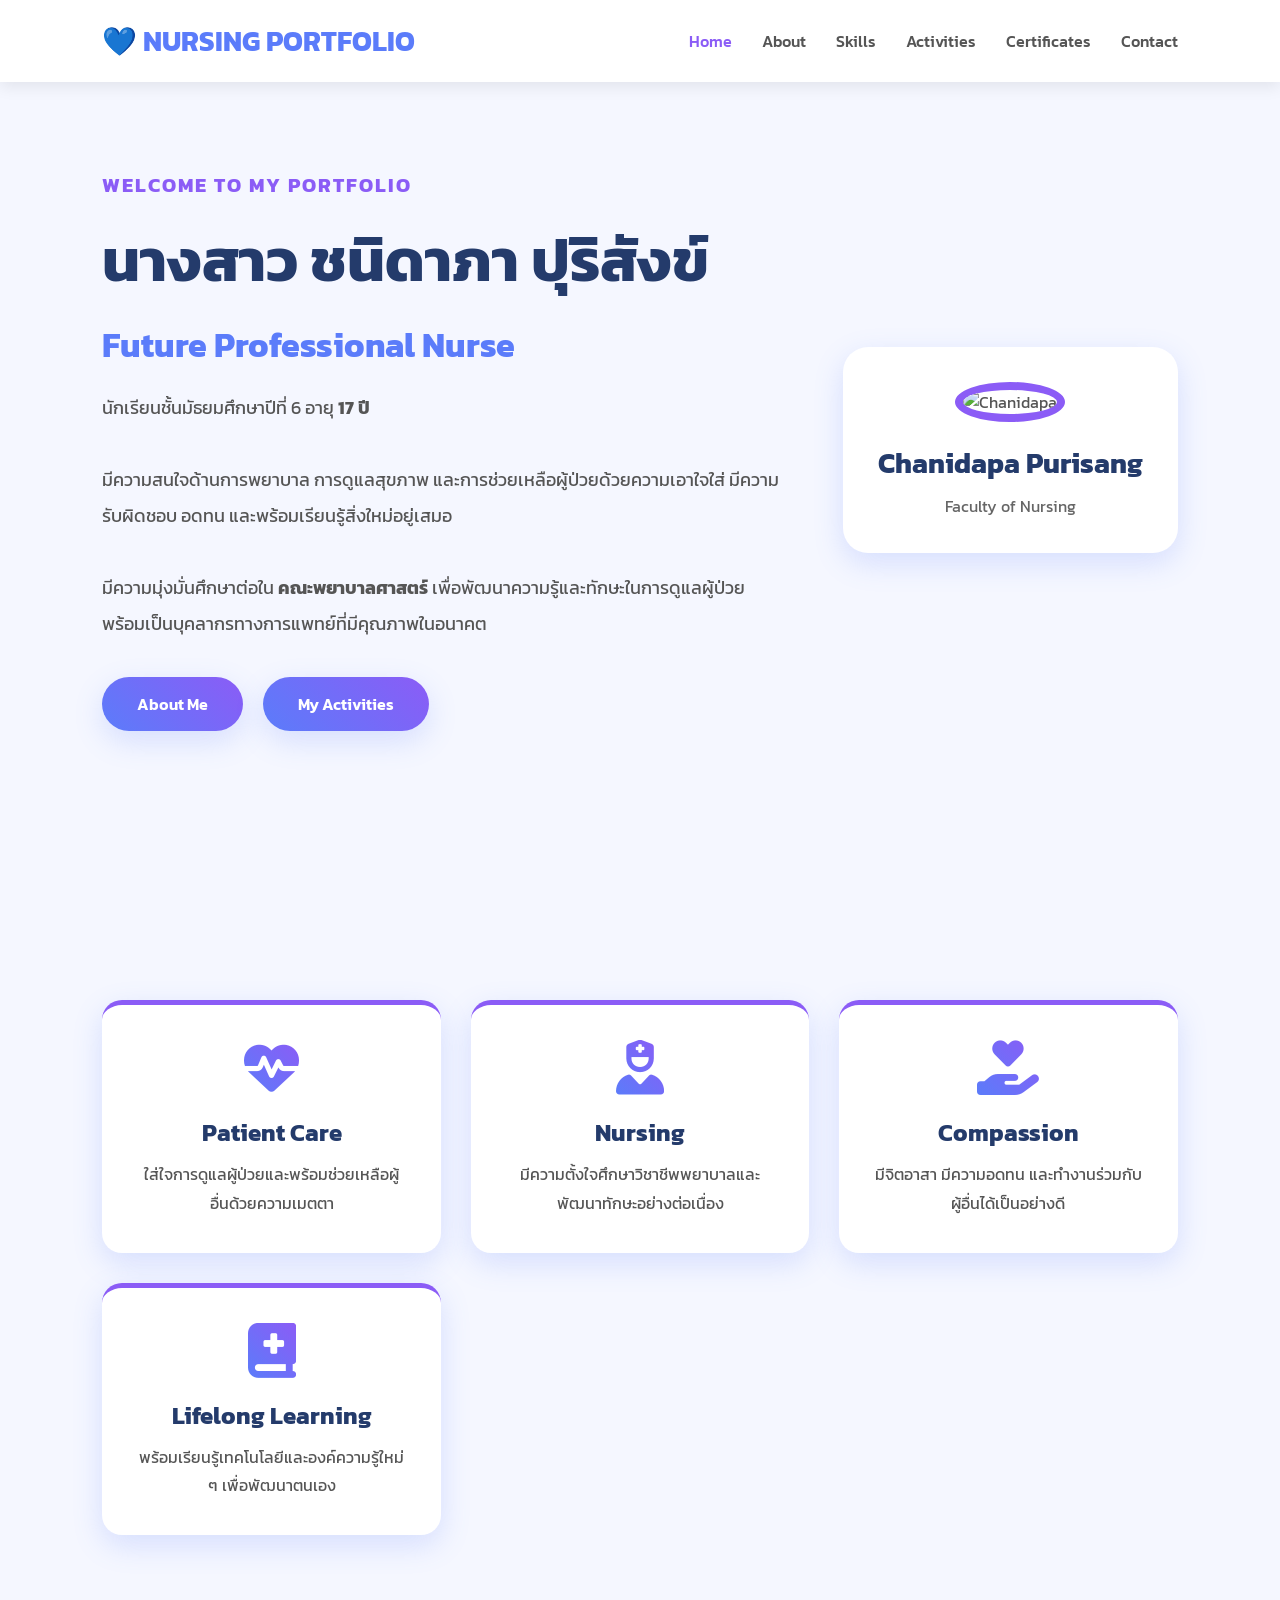
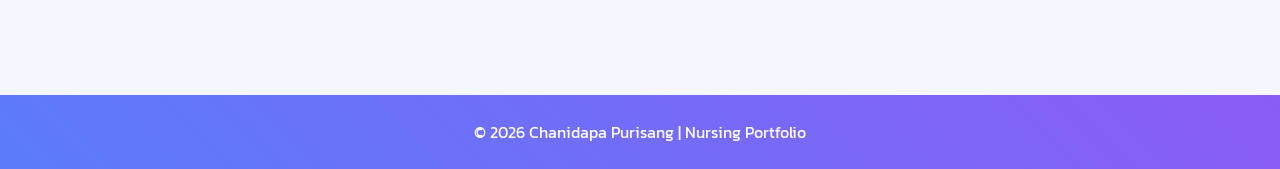
==== index.html @ e80057e3 "Create index.html" ====
<!DOCTYPE html>
<html lang="th">

<head>

<meta charset="UTF-8">
<meta name="viewport" content="width=device-width, initial-scale=1.0">

<title>Chanidapa Portfolio</title>

<link rel="preconnect" href="https://fonts.googleapis.com">

<link href="https://fonts.googleapis.com/css2?family=Kanit:wght@300;400;500;600;700&display=swap" rel="stylesheet">

<link rel="stylesheet"
href="https://cdnjs.cloudflare.com/ajax/libs/font-awesome/6.7.2/css/all.min.css">

<link rel="stylesheet" href="css/style.css">

</head>

<body>

<header>

<nav>

<div class="logo">

💙 NURSING PORTFOLIO

</div>

<ul>

<li><a href="index.html" class="active">Home</a></li>

<li><a href="about.html">About</a></li>

<li><a href="skills.html">Skills</a></li>

<li><a href="projects.html">Activities</a></li>

<li><a href="certificates.html">Certificates</a></li>

<li><a href="contact.html">Contact</a></li>

</ul>

</nav>

</header>

<section class="hero">

<div class="left">

<h3>WELCOME TO MY PORTFOLIO</h3>

<h1>นางสาว ชนิดาภา ปุริสังข์</h1>

<h2>Future Professional Nurse</h2>

<p>

นักเรียนชั้นมัธยมศึกษาปีที่ 6 อายุ <strong>17 ปี</strong>

<br><br>

มีความสนใจด้านการพยาบาล การดูแลสุขภาพ และการช่วยเหลือผู้ป่วยด้วยความเอาใจใส่ มีความรับผิดชอบ อดทน และพร้อมเรียนรู้สิ่งใหม่อยู่เสมอ

<br><br>

มีความมุ่งมั่นศึกษาต่อใน

<strong>คณะพยาบาลศาสตร์</strong>

เพื่อพัฒนาความรู้และทักษะในการดูแลผู้ป่วย พร้อมเป็นบุคลากรทางการแพทย์ที่มีคุณภาพในอนาคต

</p>

<div class="button">

<a href="about.html">

About Me

</a>

<a href="projects.html">

My Activities

</a>

</div>

</div>

<div class="right">

<div class="profile-card">

<img src="images/profile.jpg" alt="Chanidapa">

<h3>Chanidapa Purisang</h3>

<p>

Faculty of Nursing

</p>

</div>

</div>

</section>

<section class="cards">

<div class="card">

<i class="fa-solid fa-heart-pulse"></i>

<h2>Patient Care</h2>

<p>

ใส่ใจการดูแลผู้ป่วยและพร้อมช่วยเหลือผู้อื่นด้วยความเมตตา

</p>

</div>

<div class="card">

<i class="fa-solid fa-user-nurse"></i>

<h2>Nursing</h2>

<p>

มีความตั้งใจศึกษาวิชาชีพพยาบาลและพัฒนาทักษะอย่างต่อเนื่อง

</p>

</div>

<div class="card">

<i class="fa-solid fa-hand-holding-heart"></i>

<h2>Compassion</h2>

<p>

มีจิตอาสา มีความอดทน และทำงานร่วมกับผู้อื่นได้เป็นอย่างดี

</p>

</div>

<div class="card">

<i class="fa-solid fa-book-medical"></i>

<h2>Lifelong Learning</h2>

<p>

พร้อมเรียนรู้เทคโนโลยีและองค์ความรู้ใหม่ ๆ เพื่อพัฒนาตนเอง

</p>

</div>

</section>

<footer>

<p>

© 2026 Chanidapa Purisang | Nursing Portfolio

</p>

</footer>

</body>

</html>
---- css/style.css ----
/*======================================
        GOOGLE FONT
======================================*/

@import url('https://fonts.googleapis.com/css2?family=Kanit:wght@300;400;500;600;700&display=swap');

/*======================================
            ROOT
======================================*/

:root{

--primary:#5B7CFA;
--secondary:#8B5CF6;
--accent:#A855F7;
--light:#F5F7FF;
--white:#FFFFFF;
--dark:#243B6B;
--text:#555;
--shadow:0 10px 30px rgba(91,124,250,.20);

}

/*======================================
            RESET
======================================*/

*{

margin:0;
padding:0;
box-sizing:border-box;
font-family:'Kanit',sans-serif;

}

html{

scroll-behavior:smooth;

}

body{

background:var(--light);
color:var(--text);

}

/*======================================
            NAVBAR
======================================*/

header{

position:fixed;
top:0;
left:0;
width:100%;
background:rgba(255,255,255,.95);
backdrop-filter:blur(12px);
box-shadow:0 5px 15px rgba(0,0,0,.08);
z-index:999;

}

nav{

display:flex;
justify-content:space-between;
align-items:center;
padding:20px 8%;

}

.logo{

font-size:28px;
font-weight:700;
color:var(--primary);

}

nav ul{

display:flex;
list-style:none;
gap:30px;

}

nav a{

text-decoration:none;
color:#555;
font-weight:500;
transition:.3s;

}

nav a:hover,
nav a.active{

color:var(--secondary);

}

/*======================================
            HERO
======================================*/

.hero{

min-height:100vh;
display:flex;
justify-content:space-between;
align-items:center;
padding:130px 8%;
gap:60px;

}

.left{

flex:1;

}

.left h3{

font-size:20px;
letter-spacing:2px;
color:var(--secondary);

}

.left h1{

font-size:60px;
color:var(--dark);
margin:15px 0;

}

.left h2{

font-size:34px;
color:var(--primary);
margin-bottom:20px;

}

.left p{

font-size:18px;
line-height:2;
margin-bottom:35px;

}

.button{

display:flex;
gap:20px;

}

.button a{

text-decoration:none;
padding:15px 35px;
background:linear-gradient(45deg,var(--primary),var(--secondary));
color:white;
border-radius:50px;
font-weight:600;
transition:.35s;
box-shadow:var(--shadow);

}

.button a:hover{

transform:translateY(-5px);

}

.profile-card{

background:white;
padding:35px;
border-radius:25px;
text-align:center;
box-shadow:var(--shadow);
transition:.35s;

}

.profile-card:hover{

transform:translateY(-10px);

}

.profile-card img{

width:280px;
height:280px;
border-radius:50%;
object-fit:cover;
border:8px solid var(--secondary);
margin-bottom:20px;

}

.profile-card h3{

font-size:28px;
color:var(--dark);

}

.profile-card p{

margin-top:10px;
color:#666;

}

/*======================================
            TITLE
======================================*/

.title{

text-align:center;
margin-bottom:60px;

}

.title h1{

font-size:48px;
color:var(--dark);

}

.line{

width:120px;
height:5px;
background:linear-gradient(90deg,var(--primary),var(--secondary));
margin:15px auto;
border-radius:20px;

}
/*======================================
            CARDS
======================================*/

.cards{

padding:100px 8%;

display:grid;

grid-template-columns:repeat(auto-fit,minmax(250px,1fr));

gap:30px;

}

.card{

background:var(--white);

padding:35px;

border-radius:20px;

text-align:center;

box-shadow:var(--shadow);

transition:.35s;

border-top:5px solid var(--secondary);

}

.card:hover{

transform:translateY(-10px);

}

.card i{

font-size:55px;

background:linear-gradient(45deg,var(--primary),var(--secondary));

-webkit-background-clip:text;

-webkit-text-fill-color:transparent;

margin-bottom:20px;

}

.card h2{

color:var(--dark);

margin-bottom:10px;

}

.card p{

line-height:1.8;

}

/*======================================
            ABOUT
======================================*/

.about-page{

padding:130px 8%;

display:grid;

grid-template-columns:340px 1fr;

gap:60px;

align-items:center;

}

.about-image{

text-align:center;

}

.about-image img{

width:300px;

height:300px;

object-fit:cover;

border-radius:25px;

border:6px solid var(--secondary);

box-shadow:var(--shadow);

}

.about-image h2{

margin-top:20px;

color:var(--dark);

}

.about-detail h1{

font-size:45px;

color:var(--dark);

margin-bottom:20px;

}

.about-detail p{

line-height:2;

margin-bottom:18px;

}

/*======================================
            SKILLS
======================================*/

.skills-page{

padding:130px 8%;

}

.skills-grid{

display:grid;

grid-template-columns:repeat(auto-fit,minmax(260px,1fr));

gap:30px;

}

.skill-box{

background:white;

padding:30px;

border-radius:20px;

text-align:center;

box-shadow:var(--shadow);

transition:.35s;

}

.skill-box:hover{

transform:translateY(-10px);

}

.skill-box i{

font-size:48px;

color:var(--primary);

margin-bottom:20px;

}

/*======================================
            ACTIVITIES
======================================*/

.activities{

padding:130px 8%;

}

.activity-grid{

display:grid;

grid-template-columns:repeat(auto-fit,minmax(280px,1fr));

gap:30px;

}

.activity-card{

background:white;

border-radius:20px;

overflow:hidden;

box-shadow:var(--shadow);

transition:.35s;

}

.activity-card:hover{

transform:translateY(-10px);

}

.activity-card img{

width:100%;

height:220px;

object-fit:cover;

}

.activity-card .content{

padding:25px;

}

.activity-card h3{

color:var(--primary);

margin-bottom:10px;

}

/*======================================
          CERTIFICATES
======================================*/

.certificates-page{

padding:130px 8%;

}

.certificate-grid{

display:grid;

grid-template-columns:repeat(auto-fit,minmax(280px,1fr));

gap:30px;

}

.certificate-item{

background:white;

border-radius:20px;

overflow:hidden;

box-shadow:var(--shadow);

transition:.35s;

border:2px solid #d8ccff;

}

.certificate-item:hover{

transform:translateY(-10px);

}

.certificate-item img{

width:100%;

height:220px;

object-fit:cover;

}

.certificate-info{

padding:20px;

text-align:center;

}

/*======================================
            CONTACT
======================================*/

.contact-page{

padding:130px 8%;

display:grid;

grid-template-columns:340px 1fr;

gap:60px;

align-items:center;

}

.contact-left{

background:linear-gradient(135deg,var(--primary),var(--secondary));

padding:40px;

border-radius:25px;

text-align:center;

color:white;

box-shadow:var(--shadow);

}

.contact-left img{

width:220px;

height:220px;

border-radius:50%;

object-fit:cover;

border:6px solid white;

margin-bottom:20px;

}

.contact-box{

display:flex;

align-items:center;

gap:20px;

background:white;

padding:20px;

margin-bottom:18px;

border-radius:15px;

box-shadow:0 8px 18px rgba(0,0,0,.08);

border-left:5px solid var(--secondary);

transition:.35s;

}

.contact-box:hover{

background:linear-gradient(45deg,var(--primary),var(--secondary));

transform:translateX(10px);

}

.contact-box:hover i,

.contact-box:hover h3,

.contact-box:hover p,

.contact-box:hover a{

color:white;

}

.contact-box i{

font-size:28px;

color:var(--primary);

width:35px;

}

.contact-box a{

text-decoration:none;

color:#555;

}

/*======================================
        PROGRESS BAR
======================================*/

.progress{

width:100%;

height:12px;

background:#ebe6ff;

border-radius:30px;

overflow:hidden;

margin-top:18px;

}

.progress-bar{

height:100%;

background:linear-gradient(90deg,var(--primary),var(--secondary));

border-radius:30px;

position:relative;

}

.progress-bar span{

position:absolute;

right:8px;

top:-28px;

font-size:13px;

font-weight:600;

color:var(--dark);

}

/*======================================
            FOOTER
======================================*/

footer{

background:linear-gradient(45deg,var(--primary),var(--secondary));

color:white;

text-align:center;

padding:25px;

margin-top:60px;

}

/*======================================
          RESPONSIVE
======================================*/

@media(max-width:900px){

.hero{

flex-direction:column;

text-align:center;

}

.about-page,

.contact-page{

grid-template-columns:1fr;

text-align:center;

}

.profile-card img{

width:220px;

height:220px;

}

.left h1{

font-size:42px;

}

.left h2{

font-size:28px;

}

.button{

justify-content:center;

flex-wrap:wrap;

}

}
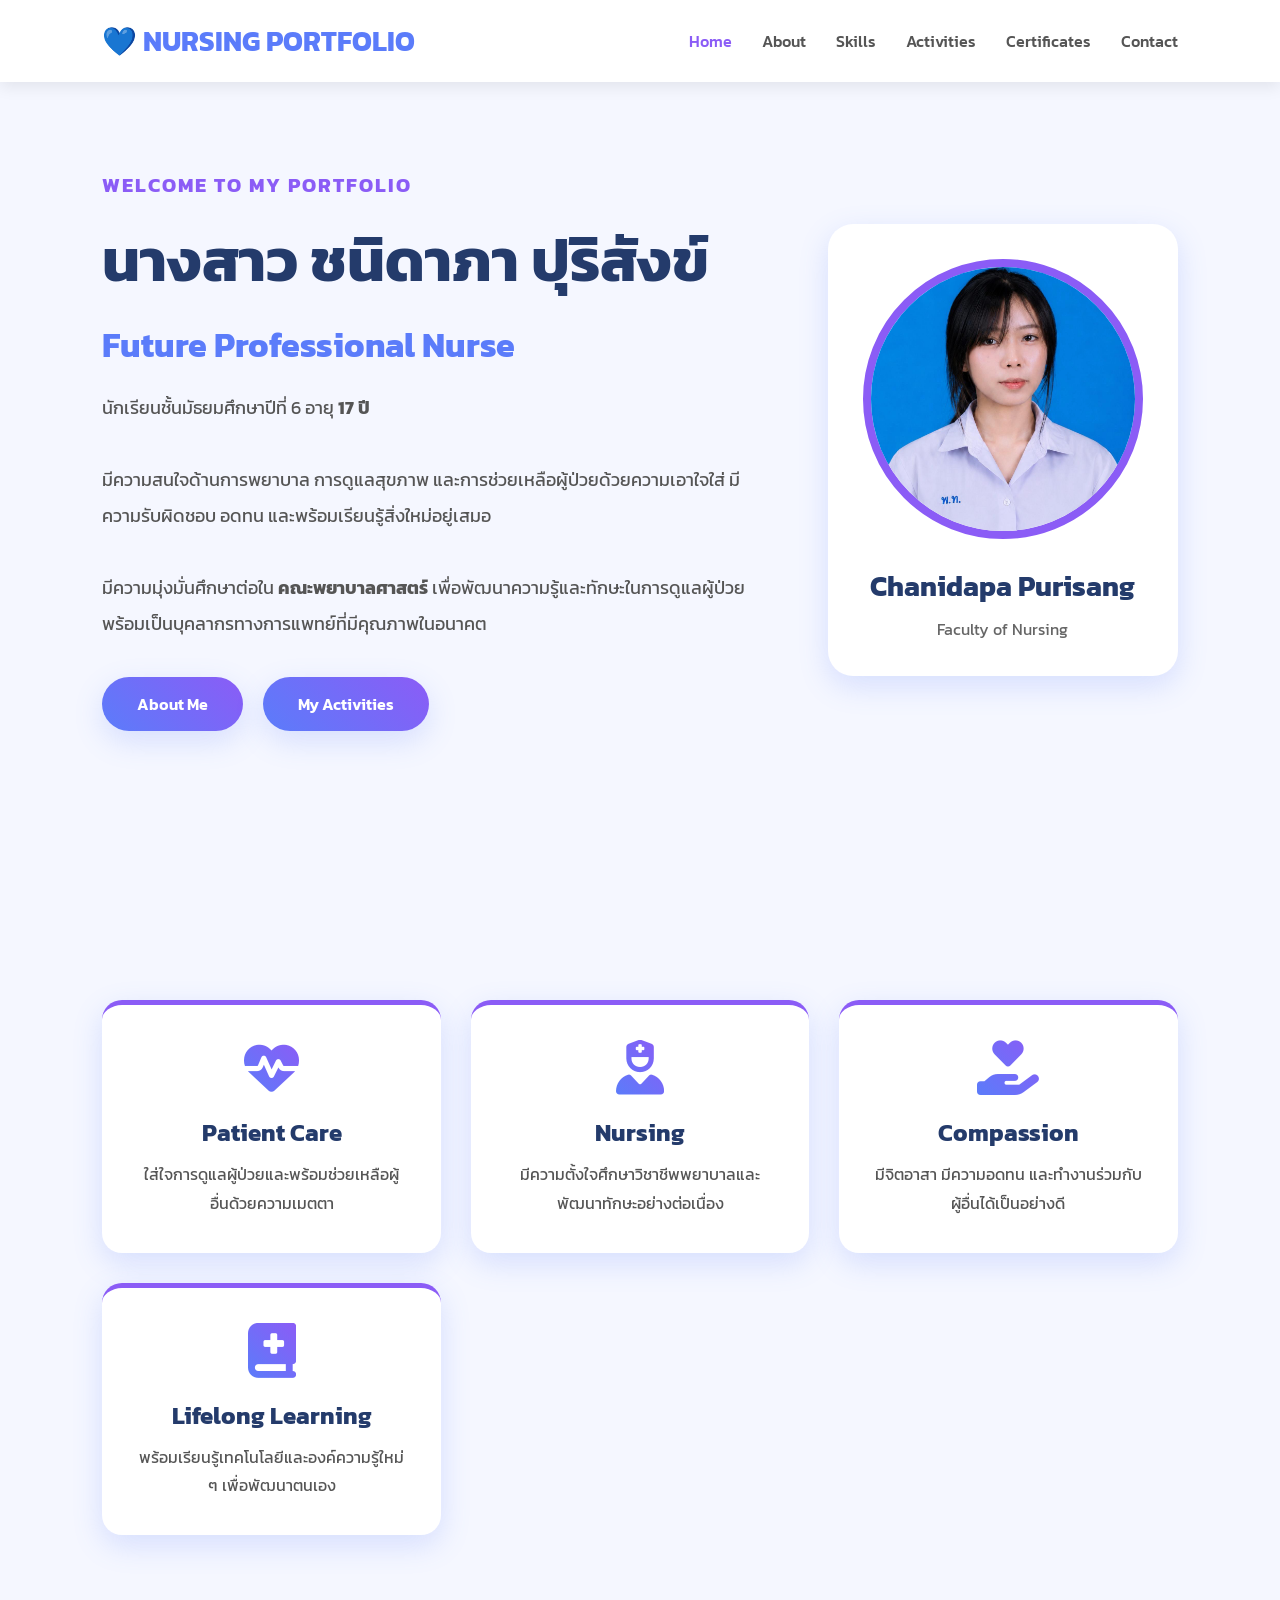
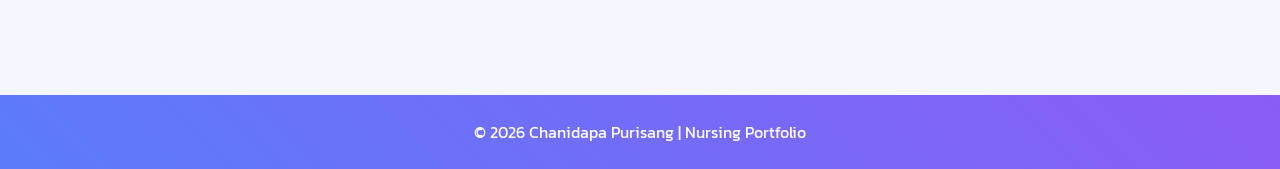
==== commit 8087eafd: "Update index.html" ====
--- a/index.html
+++ b/index.html
@@ -101,7 +101,7 @@
 
 <div class="profile-card">
 
-<img src="images/profile.jpg" alt="Chanidapa">
+<img src="images/EB831A81-5907-47C7-BFF7-605F1E138F25.jpg" alt="Chanidapa">
 
 <h3>Chanidapa Purisang</h3>
 
--- a/css/style.css
+++ b/css/style.css
@@ -794,3 +794,388 @@
 }
 
 }
+/*======================================
+      NURSING ABOUT CARD
+======================================*/
+
+.medical-grid{
+
+display:grid;
+
+grid-template-columns:repeat(auto-fit,minmax(180px,1fr));
+
+gap:20px;
+
+margin-top:40px;
+
+}
+
+.medical-card{
+
+background:#fff;
+
+padding:25px;
+
+border-radius:20px;
+
+text-align:center;
+
+box-shadow:var(--shadow);
+
+border-top:5px solid var(--secondary);
+
+transition:.35s;
+
+}
+
+.medical-card:hover{
+
+transform:translateY(-10px);
+
+box-shadow:0 15px 35px rgba(91,124,250,.25);
+
+}
+
+.medical-card i{
+
+font-size:45px;
+
+background:linear-gradient(45deg,var(--primary),var(--secondary));
+
+-webkit-background-clip:text;
+
+-webkit-text-fill-color:transparent;
+
+margin-bottom:15px;
+
+}
+
+.medical-card h3{
+
+color:var(--dark);
+
+margin-bottom:10px;
+
+}
+
+.medical-card p{
+
+color:#666;
+
+line-height:1.8;
+
+}
+/*======================================
+      NURSING SKILLS
+======================================*/
+
+.progress{
+
+width:100%;
+
+height:12px;
+
+background:#ece8ff;
+
+border-radius:30px;
+
+margin-top:18px;
+
+overflow:hidden;
+
+}
+
+.progress-bar{
+
+height:100%;
+
+background:linear-gradient(90deg,var(--primary),var(--secondary));
+
+border-radius:30px;
+
+position:relative;
+
+transition:1s;
+
+}
+
+.progress-bar span{
+
+position:absolute;
+
+right:8px;
+
+top:-28px;
+
+font-size:13px;
+
+font-weight:600;
+
+color:var(--dark);
+
+}
+
+.skill-box{
+
+border-top:5px solid var(--secondary);
+
+}
+
+.skill-box:hover{
+
+transform:translateY(-10px);
+
+box-shadow:0 15px 35px rgba(91,124,250,.25);
+
+}
+/*==============================
+      ACTIVITIES
+==============================*/
+
+.activity-card{
+
+border-top:5px solid var(--secondary);
+
+}
+
+.activity-card:hover{
+
+transform:translateY(-12px);
+
+box-shadow:0 15px 35px rgba(91,124,250,.25);
+
+}
+
+.activity-card img{
+
+transition:.4s;
+
+}
+
+.activity-card:hover img{
+
+transform:scale(1.08);
+
+}
+
+.activity-card .content{
+
+padding:25px;
+
+}
+
+.activity-card h3{
+
+color:var(--dark);
+
+margin-bottom:10px;
+
+}
+
+.activity-card h3 i{
+
+color:var(--primary);
+
+margin-right:8px;
+
+}
+
+.activity-card p{
+
+line-height:1.8;
+
+color:#666;
+
+}
+/*======================================
+      CERTIFICATE GALLERY
+======================================*/
+
+.certificate-item{
+
+background:#fff;
+
+border-radius:20px;
+
+overflow:hidden;
+
+box-shadow:var(--shadow);
+
+border:2px solid #d9ccff;
+
+transition:.35s;
+
+}
+
+.certificate-item:hover{
+
+transform:translateY(-12px);
+
+box-shadow:0 18px 35px rgba(91,124,250,.25);
+
+}
+
+.certificate-item img{
+
+width:100%;
+
+height:220px;
+
+object-fit:cover;
+
+transition:.4s;
+
+}
+
+.certificate-item:hover img{
+
+transform:scale(1.08);
+
+}
+
+.certificate-info{
+
+padding:22px;
+
+text-align:center;
+
+}
+
+.certificate-info h3{
+
+color:var(--dark);
+
+margin-bottom:10px;
+
+}
+
+.certificate-info p{
+
+color:#666;
+
+line-height:1.8;
+
+}
+/*======================================
+        CONTACT PAGE
+======================================*/
+
+.contact-left{
+
+background:linear-gradient(135deg,#5B7CFA,#8B5CF6);
+
+padding:40px;
+
+border-radius:25px;
+
+text-align:center;
+
+color:white;
+
+box-shadow:var(--shadow);
+
+}
+
+.contact-left img{
+
+width:220px;
+
+height:220px;
+
+border-radius:50%;
+
+object-fit:cover;
+
+border:6px solid white;
+
+margin-bottom:20px;
+
+}
+
+.contact-left h2{
+
+margin-bottom:10px;
+
+}
+
+.contact-left p{
+
+color:#f3f4ff;
+
+}
+
+.contact-box{
+
+display:flex;
+
+align-items:center;
+
+gap:20px;
+
+background:white;
+
+padding:20px;
+
+margin-bottom:18px;
+
+border-radius:15px;
+
+box-shadow:0 8px 18px rgba(0,0,0,.08);
+
+border-left:5px solid var(--secondary);
+
+transition:.35s;
+
+}
+
+.contact-box:hover{
+
+background:linear-gradient(45deg,var(--primary),var(--secondary));
+
+transform:translateX(10px);
+
+}
+
+.contact-box:hover i,
+
+.contact-box:hover h3,
+
+.contact-box:hover p,
+
+.contact-box:hover a{
+
+color:white;
+
+}
+
+.contact-box i{
+
+font-size:28px;
+
+color:var(--primary);
+
+width:35px;
+
+}
+
+.contact-box h3{
+
+margin-bottom:5px;
+
+color:var(--dark);
+
+}
+
+.contact-box p{
+
+color:#666;
+
+}
+
+.contact-box a{
+
+color:#666;
+
+text-decoration:none;
+
+}
